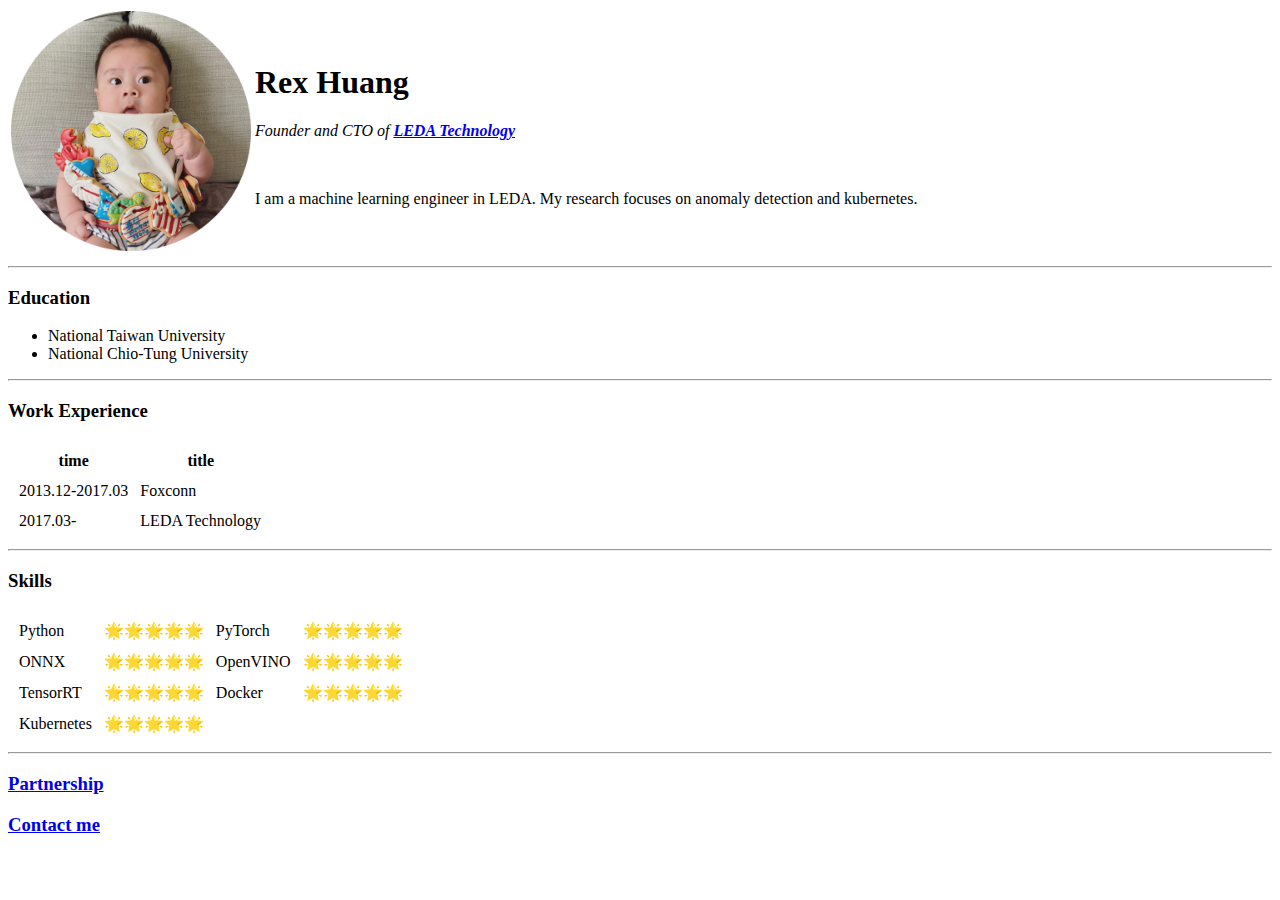
==== index.html @ 63e10e3b "Add initial CV files" ====
<!DOCTYPE html>
<html lang="en" dir="ltr">
  <head>
    <meta charset="utf-8">
    <title>Rex's Personal Site</title>
  </head>
  <body>
    <table>
      <tr>
        <td><img src="images/baby.png" alt="rex" width=240 height=240></td>
        <td><h1>Rex Huang</h1>
        <p><em>Founder and CTO of <strong><a href="https://www.leda-creative.com">LEDA Technology</a></strong></em></p>
        <br>
        <p>I am a machine learning engineer in LEDA. My research focuses on anomaly
          detection and kubernetes.</p></td>
      </tr>
    </table>
    <hr>
    <h3>Education</h3>
    <ul>
      <li>National Taiwan University</li>
      <li>National Chio-Tung University</li>
    </ul>

    <hr>
    <h3>Work Experience</h3>
    <table cellspacing="10">
      <thead>
        <tr>
          <th>time</th>
          <th>title</th>
        </tr>
      </thead>
      <tbody>
        <tr>
          <td>2013.12-2017.03</td>
          <td>Foxconn</td>
        </tr>
        <tr>
          <td>2017.03-</td>
          <td>LEDA Technology</td>
        </tr>
      </tbody>
      <tfoo></tfoo>
    </table>

    <hr>
    <h3>Skills</h3>
    <table cellspacing="10">
      <tr>
        <td>Python</td>
        <td>🌟🌟🌟🌟🌟</td>
        <td>PyTorch</td>
        <td>🌟🌟🌟🌟🌟</td>
      </tr>
      <tr>
        <td>ONNX</td>
        <td>🌟🌟🌟🌟🌟</td>
        <td>OpenVINO</td>
        <td>🌟🌟🌟🌟🌟</td>
      </tr>
      <tr>
        <td>TensorRT</td>
        <td>🌟🌟🌟🌟🌟</td>
        <td>Docker</td>
        <td>🌟🌟🌟🌟🌟</td>
      </tr>
      <tr>
        <td>Kubernetes</td>
        <td>🌟🌟🌟🌟🌟</td>
      </tr>

    </table>

    <hr>
    <h3><a href="partnership.html">Partnership</a></h3>
    <h3><a href="contact.html">Contact me</a></h3>
  </body>
</html>
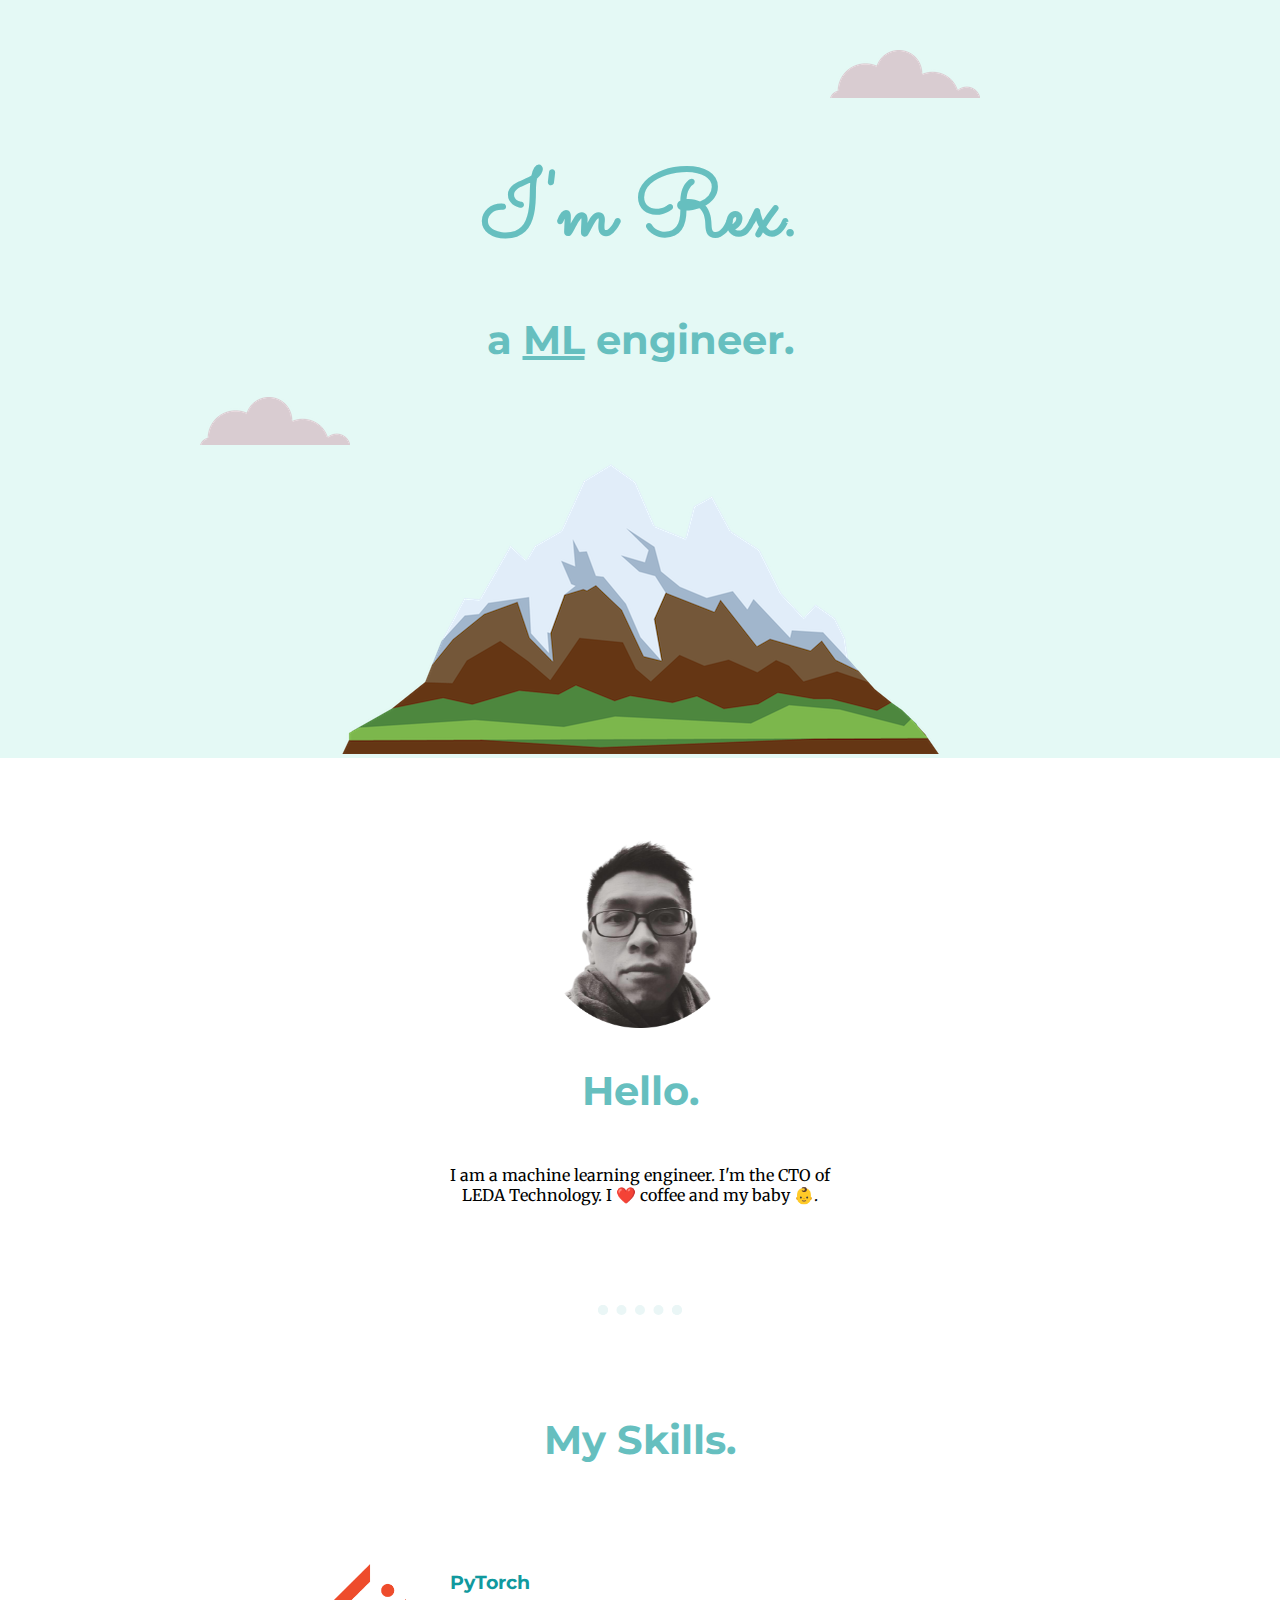
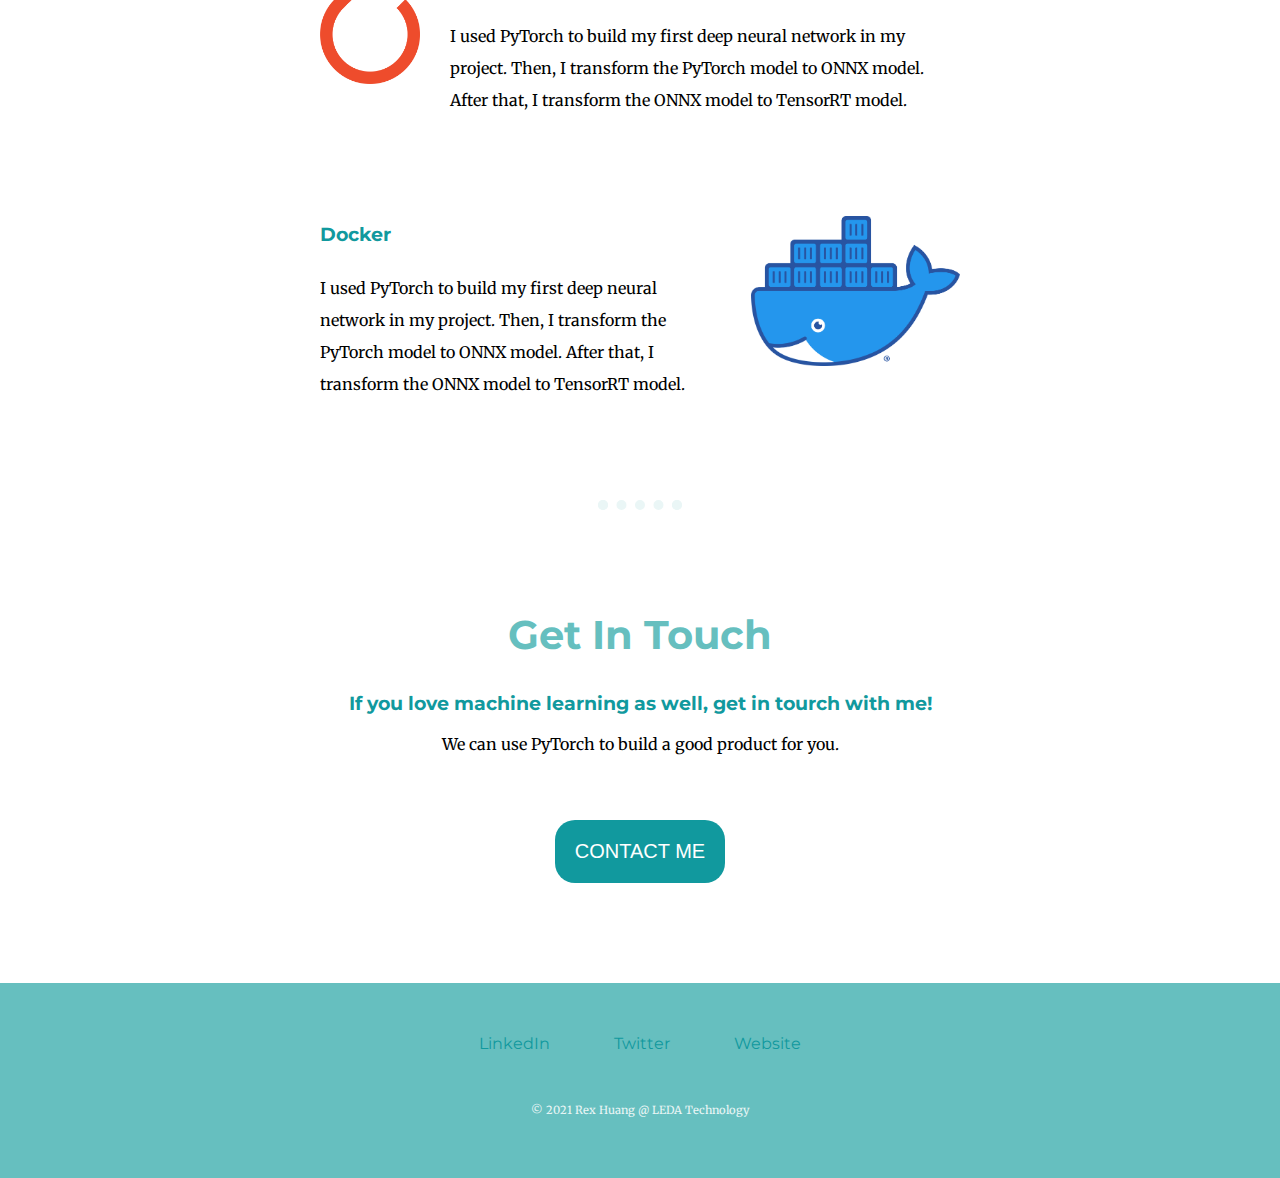
==== commit 69f9b383: "update" ====
--- a/index.html
+++ b/index.html
@@ -1,79 +1,61 @@
 <!DOCTYPE html>
 <html lang="en" dir="ltr">
-  <head>
-    <meta charset="utf-8">
-    <title>Rex's Personal Site</title>
-  </head>
-  <body>
-    <table>
-      <tr>
-        <td><img src="images/baby.png" alt="rex" width=240 height=240></td>
-        <td><h1>Rex Huang</h1>
-        <p><em>Founder and CTO of <strong><a href="https://www.leda-creative.com">LEDA Technology</a></strong></em></p>
-        <br>
-        <p>I am a machine learning engineer in LEDA. My research focuses on anomaly
-          detection and kubernetes.</p></td>
-      </tr>
-    </table>
+
+<head>
+  <meta charset="utf-8">
+  <title>Rex Huang</title>
+  <link rel="stylesheet" href="css/styles.css">
+  <link rel="icon" href="bee.png">
+  <link href="https://fonts.googleapis.com/css2?family=Merriweather&family=Montserrat:wght@300&family=Sacramento&display=swap" rel="stylesheet">
+</head>
+
+<body>
+  <div class="top-container">
+    <img class="top-cloud" src="imgs/cloud.png" alt="img-cloud">
+    <h1>I'm Rex.</h1>
+    <h2>a <span class="ml">ML</span> engineer.</h2>
+    <img class="btm-cloud" src="imgs/cloud.png" alt="img-cloud">
+    <img src="imgs/mountain.png" alt="img-mountain">
+  </div>
+
+  <div class="middle-container">
+    <div class="profile">
+      <img class="rex" src="imgs/rex.png" alt="img-rex">
+      <h2>Hello.</h2>
+      <p class="hello">I am a machine learning engineer. I'm the CTO of LEDA Technology. I ❤️ coffee and my baby 👶.
+    </div>
     <hr>
-    <h3>Education</h3>
-    <ul>
-      <li>National Taiwan University</li>
-      <li>National Chio-Tung University</li>
-    </ul>
+    <div class="skills">
+      <h2>My Skills.</h2>
+      <div class="skill-row">
+        <img class="pytorch" src="imgs/pytorch.png" alt="img-pytorch">
+        <h3>PyTorch</h3>
+        <p>I used PyTorch to build my first deep neural network in my project. Then, I transform the PyTorch model to ONNX model. After that, I transform the ONNX model to TensorRT model.</p>
+      </div>
+      <div class="skill-row">
+        <img class="k8s" src="imgs/docker.png" alt="img-k8s">
+        <h3>Docker</h3>
+        <p class="k8s-txt">I used PyTorch to build my first deep neural network in my project. Then, I transform the PyTorch model to ONNX model. After that, I transform the ONNX model to TensorRT model.</p>
+      </div>
+    </div>
+    <hr>
+    <div class="contact-me">
+      <h2>Get In Touch</h2>
+      <h3>If you love machine learning as well, get in tourch with me!</h3>
+      <p>We can use PyTorch to build a good product for you.</p>
+      <a class="btn" href="mailto:rex.huang@leda-creative.com">CONTACT ME</a>
+    </div>
+  </div>
 
-    <hr>
-    <h3>Work Experience</h3>
-    <table cellspacing="10">
-      <thead>
-        <tr>
-          <th>time</th>
-          <th>title</th>
-        </tr>
-      </thead>
-      <tbody>
-        <tr>
-          <td>2013.12-2017.03</td>
-          <td>Foxconn</td>
-        </tr>
-        <tr>
-          <td>2017.03-</td>
-          <td>LEDA Technology</td>
-        </tr>
-      </tbody>
-      <tfoo></tfoo>
-    </table>
 
-    <hr>
-    <h3>Skills</h3>
-    <table cellspacing="10">
-      <tr>
-        <td>Python</td>
-        <td>🌟🌟🌟🌟🌟</td>
-        <td>PyTorch</td>
-        <td>🌟🌟🌟🌟🌟</td>
-      </tr>
-      <tr>
-        <td>ONNX</td>
-        <td>🌟🌟🌟🌟🌟</td>
-        <td>OpenVINO</td>
-        <td>🌟🌟🌟🌟🌟</td>
-      </tr>
-      <tr>
-        <td>TensorRT</td>
-        <td>🌟🌟🌟🌟🌟</td>
-        <td>Docker</td>
-        <td>🌟🌟🌟🌟🌟</td>
-      </tr>
-      <tr>
-        <td>Kubernetes</td>
-        <td>🌟🌟🌟🌟🌟</td>
-      </tr>
+  <div class="bottom-container">
+    <a class="footer-link" href="https://www.linkedin.com/">LinkedIn</a>
+    <a class="footer-link" href="https://twitter.com/">Twitter</a>
+    <a class="footer-link" href="https://www.leda-creative.com/">Website</a>
+    <p class="final-info">© 2021 Rex Huang @ LEDA Technology</p>
+  </div>
 
-    </table>
 
-    <hr>
-    <h3><a href="partnership.html">Partnership</a></h3>
-    <h3><a href="contact.html">Contact me</a></h3>
-  </body>
+</body>
+
 </html>
--- a/css/styles.css
+++ b/css/styles.css
@@ -0,0 +1,151 @@
+body {
+  margin: 0px;
+  font-family: 'Merriweather', serif;
+  text-align: center;
+}
+
+h1 {
+  margin-top: 50px;
+  margin-bottom: 0px;
+  font-family: 'Sacramento', cursive;
+  font-size: 5.625rem;
+  color: #66BFBF;
+}
+
+h2 {
+  font-family: 'Montserrat', sans-serif;
+  font-size: 2.5rem;
+  color: #66BFBF;
+  font-weight: bold;
+}
+
+h3 {
+  font-family: 'Montserrat', sans-serif;
+  color: #11999E;
+}
+
+hr {
+  width: 5%;
+  border-style: dotted;
+  border-width: 10px;
+  height: 0;
+  border-top: 0;
+  color: #EAF6F6;
+  /* border-bottom: 0; */
+}
+
+.top-container {
+  position: relative;
+  padding-top: 100px;
+  background-color: #E4F9F5;
+  text-align: center;
+}
+
+.middle-container {
+  position: relative;
+  margin: 0 auto 0 auto;
+}
+
+.bottom-container {}
+
+.middle-container {
+  position: relative;
+  margin: 0 auto 0 auto;
+}
+
+.bottom-container {
+  background-color:  #66BFBF;
+  padding: 50px ;
+}
+
+.ml {
+  text-decoration: underline;
+}
+
+.hello {
+  width: 30%;
+  margin: 50px auto 100px auto;
+}
+
+.top-cloud {
+  position: absolute;
+  right: 300px;
+  top: 50px;
+  bottom: 100px;
+}
+
+.btm-cloud {
+  position: absolute;
+  left: 200px;
+}
+
+.rex {
+  width: 200px;
+  height: auto;
+  margin-top: 70px;
+}
+
+.pytorch {
+  width: 100px;
+  height: auto;
+  float: left;
+  margin-right: 30px;
+}
+
+.k8s {
+  width: auto;
+  height: 150px;
+  float: right;
+  margin-left: 30px;
+}
+
+.footer-link {
+  color: #11999E;
+  padding: 30px;
+  text-decoration: none;
+  font-family: 'Montserrat', sans-serif;
+}
+
+.final-info{
+  color: #EAF6F6;
+  font-size: 0.7rem;
+  margin-top: 50px;
+
+}
+
+.skill-row {
+  width: 50%;
+  margin: 100px auto 100px auto;
+  text-align: left;
+  line-height: 2;
+}
+
+.skills {
+  margin: 100px auto 100px auto;
+}
+
+.contact-me {
+  margin: 100px auto 100px auto;
+}
+
+.btn {
+  margin-top: 50px;
+  background: #11999E;
+  background-image: -webkit-linear-gradient(top, #11999E, #11999E);
+  background-image: -moz-linear-gradient(top, #11999E, #11999E);
+  background-image: -ms-linear-gradient(top, #11999E, #11999E);
+  background-image: -o-linear-gradient(top, #11999E, #11999E);
+  background-image: -webkit-gradient(to bottom, #11999E, #11999E);
+  -webkit-border-radius: 20px;
+  -moz-border-radius: 20px;
+  border-radius: 20px;
+  color: #FFFFFF;
+  font-family: Helvetica;
+  font-size: 20px;
+  font-weight: 100;
+  padding: 20px;
+  text-decoration: none;
+  display: inline-block;
+  cursor: pointer;
+  text-align: center;
+}
